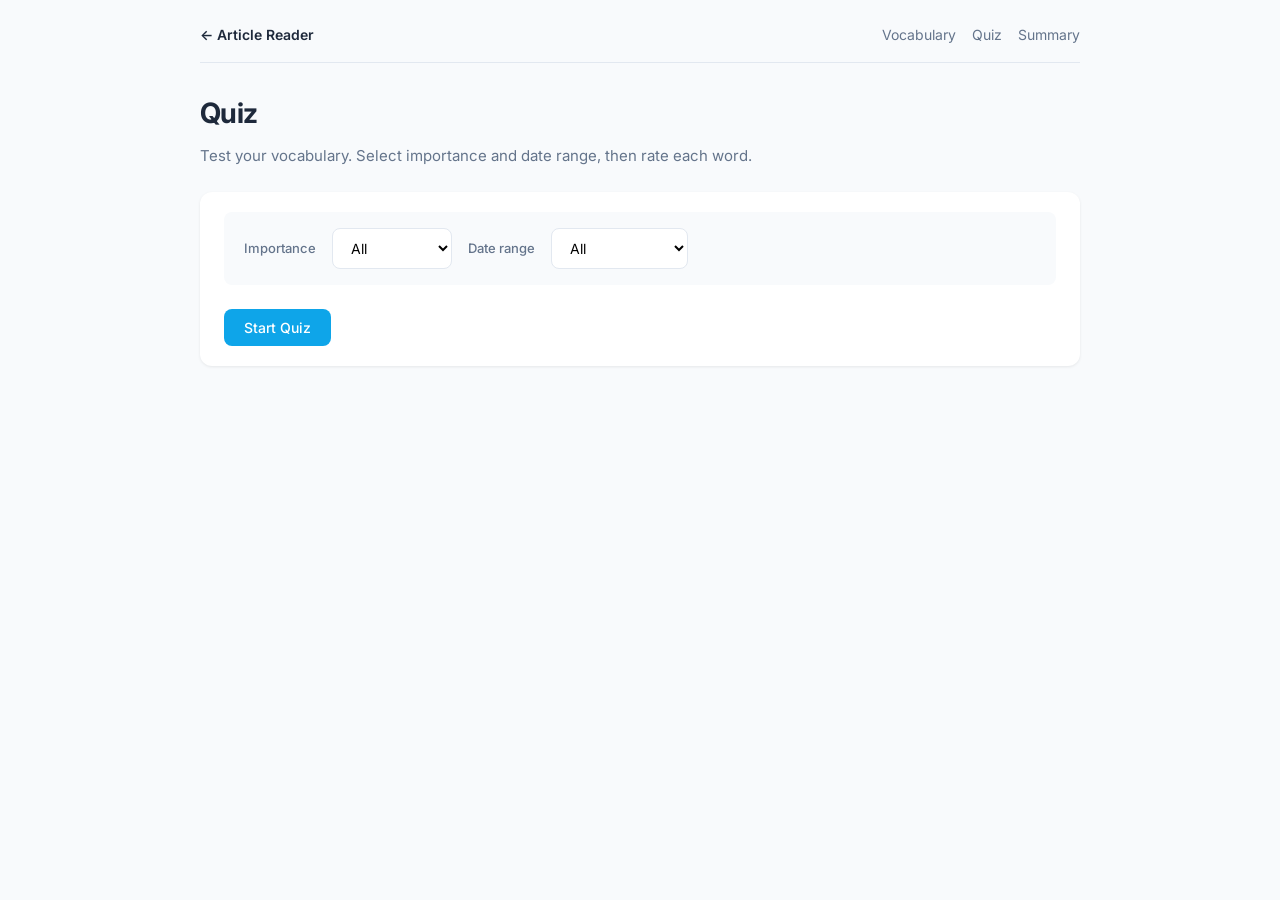
==== static/quiz.html @ 23f85fac "Add status column, Quiz page, refine README, reveal meaning after answer Co-authored-by: Cursor <cur" ====
<!DOCTYPE html>
<html lang="en">
<head>
  <meta charset="UTF-8">
  <meta name="viewport" content="width=device-width, initial-scale=1.0">
  <title>Quiz - Article Reader</title>
  <link rel="preconnect" href="https://fonts.googleapis.com">
  <link rel="preconnect" href="https://fonts.gstatic.com" crossorigin>
  <link href="https://fonts.googleapis.com/css2?family=Inter:wght@400;500;600;700&display=swap" rel="stylesheet">
  <link rel="stylesheet" href="/static/styles.css">
  <style>
    .quiz-filters { margin-bottom: 24px; }
    .quiz-card {
      max-width: 480px;
      margin: 0 auto;
      padding: 32px;
      text-align: center;
    }
    .quiz-word { font-size: 1.75rem; font-weight: 600; margin-bottom: 8px; }
    .quiz-meaning { color: var(--text-muted); font-size: 1rem; margin-bottom: 28px; }
    .quiz-meaning.hidden { visibility: hidden; min-height: 1.5em; }
    .quiz-buttons { display: flex; gap: 12px; justify-content: center; flex-wrap: wrap; }
    .quiz-btn {
      padding: 12px 24px;
      font-size: 15px;
      border-radius: var(--radius-sm);
      cursor: pointer;
      border: 2px solid;
      font-weight: 500;
      transition: all 0.2s;
    }
    .quiz-btn-master { background: #dcfce7; border-color: #22c55e; color: #166534; }
    .quiz-btn-master:hover { background: #22c55e; color: white; }
    .quiz-btn-vague { background: #fef3c7; border-color: #f59e0b; color: #92400e; }
    .quiz-btn-vague:hover { background: #f59e0b; color: white; }
    .quiz-btn-dont { background: #fee2e2; border-color: #ef4444; color: #991b1b; }
    .quiz-btn-dont:hover { background: #ef4444; color: white; }
    .quiz-progress { font-size: 14px; color: var(--text-muted); margin-bottom: 16px; }
    .quiz-done {
      padding: 32px;
      text-align: center;
    }
    .quiz-done h2 { margin-bottom: 16px; }
  </style>
</head>
<body>
  <div class="page">
    <nav class="nav">
      <a href="/" class="brand">&larr; Article Reader</a>
      <a href="/vocabulary">Vocabulary</a>
      <a href="/quiz">Quiz</a>
      <a href="/summary" target="_blank">Summary</a>
    </nav>

    <h1>Quiz</h1>
    <p class="subtitle">Test your vocabulary. Select importance and date range, then rate each word.</p>

    <div id="quiz-setup" class="card">
      <div class="quiz-filters filters">
        <label>Importance</label>
        <select id="filter-importance">
          <option value="">All</option>
          <option value="1">1</option>
          <option value="2">2</option>
          <option value="3">3</option>
          <option value="4">4</option>
          <option value="5">5</option>
        </select>
        <label>Date range</label>
        <select id="filter-date">
          <option value="">All</option>
          <option value="1">Last 1 day</option>
          <option value="3">Last 3 days</option>
          <option value="7">Last 1 week</option>
          <option value="14">Last 2 weeks</option>
          <option value="30">Last 1 month</option>
        </select>
      </div>
      <button id="start-btn" class="btn btn-primary">Start Quiz</button>
    </div>

    <div id="quiz-active" class="card quiz-card" style="display: none;">
      <p class="quiz-progress" id="quiz-progress">1 of 10</p>
      <div class="quiz-word" id="quiz-word"></div>
      <div class="quiz-meaning" id="quiz-meaning"></div>
      <div class="quiz-buttons">
        <button type="button" class="quiz-btn quiz-btn-master" data-status="Master">Master</button>
        <button type="button" class="quiz-btn quiz-btn-vague" data-status="Vague">Vague</button>
        <button type="button" class="quiz-btn quiz-btn-dont" data-status="Don't remember">Don't remember</button>
      </div>
    </div>

    <div id="quiz-done" class="card quiz-done" style="display: none;">
      <h2>Quiz complete!</h2>
      <p>Your answers have been saved to the vocabulary.</p>
      <button id="again-btn" class="btn btn-primary">Start another round</button>
    </div>

    <div id="quiz-empty" class="card" style="display: none;">
      <p class="empty-state">No vocabulary matches your filters. Add words or try different filters.</p>
    </div>
  </div>

  <script>
    const setupDiv = document.getElementById('quiz-setup');
    const activeDiv = document.getElementById('quiz-active');
    const doneDiv = document.getElementById('quiz-done');
    const emptyDiv = document.getElementById('quiz-empty');
    const startBtn = document.getElementById('start-btn');
    const againBtn = document.getElementById('again-btn');
    const filterImportance = document.getElementById('filter-importance');
    const filterDate = document.getElementById('filter-date');
    const quizWord = document.getElementById('quiz-word');
    const quizMeaning = document.getElementById('quiz-meaning');
    const quizProgress = document.getElementById('quiz-progress');

    let items = [];
    let currentIndex = 0;

    startBtn.addEventListener('click', async () => {
      const imp = filterImportance.value;
      const days = filterDate.value ? parseInt(filterDate.value) : null;
      const params = new URLSearchParams();
      if (imp) params.set('importance', imp);
      if (days) params.set('days', days.toString());
      try {
        const res = await fetch(`/api/quiz?${params}`);
        const data = await res.json();
        items = data.items || [];
        if (items.length === 0) {
          setupDiv.style.display = 'none';
          activeDiv.style.display = 'none';
          doneDiv.style.display = 'none';
          emptyDiv.style.display = 'block';
          return;
        }
        currentIndex = 0;
        setupDiv.style.display = 'none';
        emptyDiv.style.display = 'none';
        activeDiv.style.display = 'block';
        showCurrentWord();
      } catch (err) {
        alert('Error loading quiz: ' + err.message);
      }
    });

    function showCurrentWord() {
      const item = items[currentIndex];
      quizWord.textContent = item.word || '';
      quizMeaning.textContent = item.concise_meaning || item.meaning || '';
      quizMeaning.classList.add('hidden');
      quizProgress.textContent = `${currentIndex + 1} of ${items.length}`;
      activeDiv.querySelectorAll('.quiz-btn').forEach(b => b.disabled = false);
    }

    activeDiv.querySelectorAll('.quiz-btn').forEach(btn => {
      btn.addEventListener('click', async () => {
        const status = btn.dataset.status;
        const item = items[currentIndex];
        activeDiv.querySelectorAll('.quiz-btn').forEach(b => b.disabled = true);
        try {
          await fetch(`/api/vocabulary/${item.index}`, {
            method: 'PUT',
            headers: { 'Content-Type': 'application/json' },
            body: JSON.stringify({ status })
          });
        } catch (err) {
          console.error('Update failed:', err);
        }
        quizMeaning.classList.remove('hidden');
        currentIndex++;
        if (currentIndex >= items.length) {
          setTimeout(() => {
            activeDiv.style.display = 'none';
            doneDiv.style.display = 'block';
          }, 1500);
        } else {
          setTimeout(() => showCurrentWord(), 1500);
        }
      });
    });

    againBtn.addEventListener('click', () => {
      doneDiv.style.display = 'none';
      setupDiv.style.display = 'block';
    });
  </script>
</body>
</html>
---- static/styles.css ----
/* Article Reader - Modern UI */
:root {
  --bg: #f8fafc;
  --bg-card: #ffffff;
  --text: #1e293b;
  --text-muted: #64748b;
  --accent: #0ea5e9;
  --accent-hover: #0284c7;
  --accent-light: #e0f2fe;
  --border: #e2e8f0;
  --danger: #ef4444;
  --danger-hover: #dc2626;
  --success: #22c55e;
  --radius: 12px;
  --radius-sm: 8px;
  --shadow: 0 1px 3px rgba(0,0,0,0.08);
  --shadow-lg: 0 10px 40px -10px rgba(0,0,0,0.15);
  --font-sans: 'Inter', -apple-system, BlinkMacSystemFont, 'Segoe UI', sans-serif;
  --font-reading: 'Source Serif 4', Georgia, serif;
}

* { box-sizing: border-box; }

body {
  font-family: var(--font-sans);
  background: var(--bg);
  color: var(--text);
  line-height: 1.6;
  margin: 0;
  min-height: 100vh;
}

/* Layout */
.page {
  max-width: 920px;
  margin: 0 auto;
  padding: 24px 20px;
}

/* Nav */
.nav {
  display: flex;
  align-items: center;
  gap: 16px;
  margin-bottom: 28px;
  padding-bottom: 16px;
  border-bottom: 1px solid var(--border);
}

.nav a {
  color: var(--text-muted);
  text-decoration: none;
  font-size: 14px;
  transition: color 0.2s;
}

.nav a:hover {
  color: var(--accent);
}

.nav .brand {
  font-weight: 600;
  color: var(--text);
  margin-right: auto;
}

/* Typography */
h1 {
  font-size: 1.75rem;
  font-weight: 700;
  margin: 0 0 8px 0;
  letter-spacing: -0.02em;
}

.subtitle {
  color: var(--text-muted);
  font-size: 15px;
  margin: 0 0 24px 0;
}

/* Cards */
.card {
  background: var(--bg-card);
  border-radius: var(--radius);
  box-shadow: var(--shadow);
  padding: 20px 24px;
  margin-bottom: 20px;
}

/* Buttons */
.btn {
  display: inline-flex;
  align-items: center;
  justify-content: center;
  padding: 10px 20px;
  font-size: 14px;
  font-weight: 500;
  font-family: inherit;
  border: none;
  border-radius: var(--radius-sm);
  cursor: pointer;
  transition: all 0.2s;
}

.btn-primary {
  background: var(--accent);
  color: white;
}

.btn-primary:hover {
  background: var(--accent-hover);
  transform: translateY(-1px);
}

.btn-secondary {
  background: var(--bg);
  color: var(--text);
  border: 1px solid var(--border);
}

.btn-secondary:hover {
  background: var(--border);
}

.btn-danger {
  background: var(--danger);
  color: white;
  padding: 6px 12px;
  font-size: 12px;
}

.btn-danger:hover {
  background: var(--danger-hover);
}

.btn-success {
  background: var(--success);
  color: white;
}

/* Inputs */
input[type="text"],
textarea,
select {
  width: 100%;
  padding: 10px 14px;
  font-size: 14px;
  font-family: inherit;
  border: 1px solid var(--border);
  border-radius: var(--radius-sm);
  background: var(--bg-card);
  transition: border-color 0.2s;
}

input:focus,
textarea:focus,
select:focus {
  outline: none;
  border-color: var(--accent);
  box-shadow: 0 0 0 3px var(--accent-light);
}

textarea {
  min-height: 140px;
  resize: vertical;
}

/* Tables */
.table-wrap {
  overflow-x: auto;
  border-radius: var(--radius-sm);
  border: 1px solid var(--border);
}

table {
  width: 100%;
  border-collapse: collapse;
  font-size: 14px;
}

th, td {
  padding: 12px 16px;
  text-align: left;
  border-bottom: 1px solid var(--border);
}

th {
  background: var(--bg);
  font-weight: 600;
  color: var(--text-muted);
  font-size: 12px;
  text-transform: uppercase;
  letter-spacing: 0.05em;
}

tr:last-child td { border-bottom: none; }
tr:hover td { background: var(--bg); }

/* Empty state */
.empty-state {
  text-align: center;
  padding: 48px 24px;
  color: var(--text-muted);
  font-size: 15px;
}

/* Filters */
.filters {
  display: flex;
  flex-wrap: wrap;
  align-items: center;
  gap: 16px;
  padding: 16px 20px;
  background: var(--bg);
  border-radius: var(--radius-sm);
  margin-bottom: 20px;
}

.filters label {
  font-size: 13px;
  font-weight: 500;
  color: var(--text-muted);
}

.filters select {
  width: auto;
  min-width: 120px;
}

/* Action bar */
.action-bar {
  display: flex;
  gap: 10px;
  flex-wrap: wrap;
  margin-bottom: 20px;
}

/* Hint text */
.hint {
  font-size: 13px;
  color: var(--text-muted);
  margin-top: 12px;
}
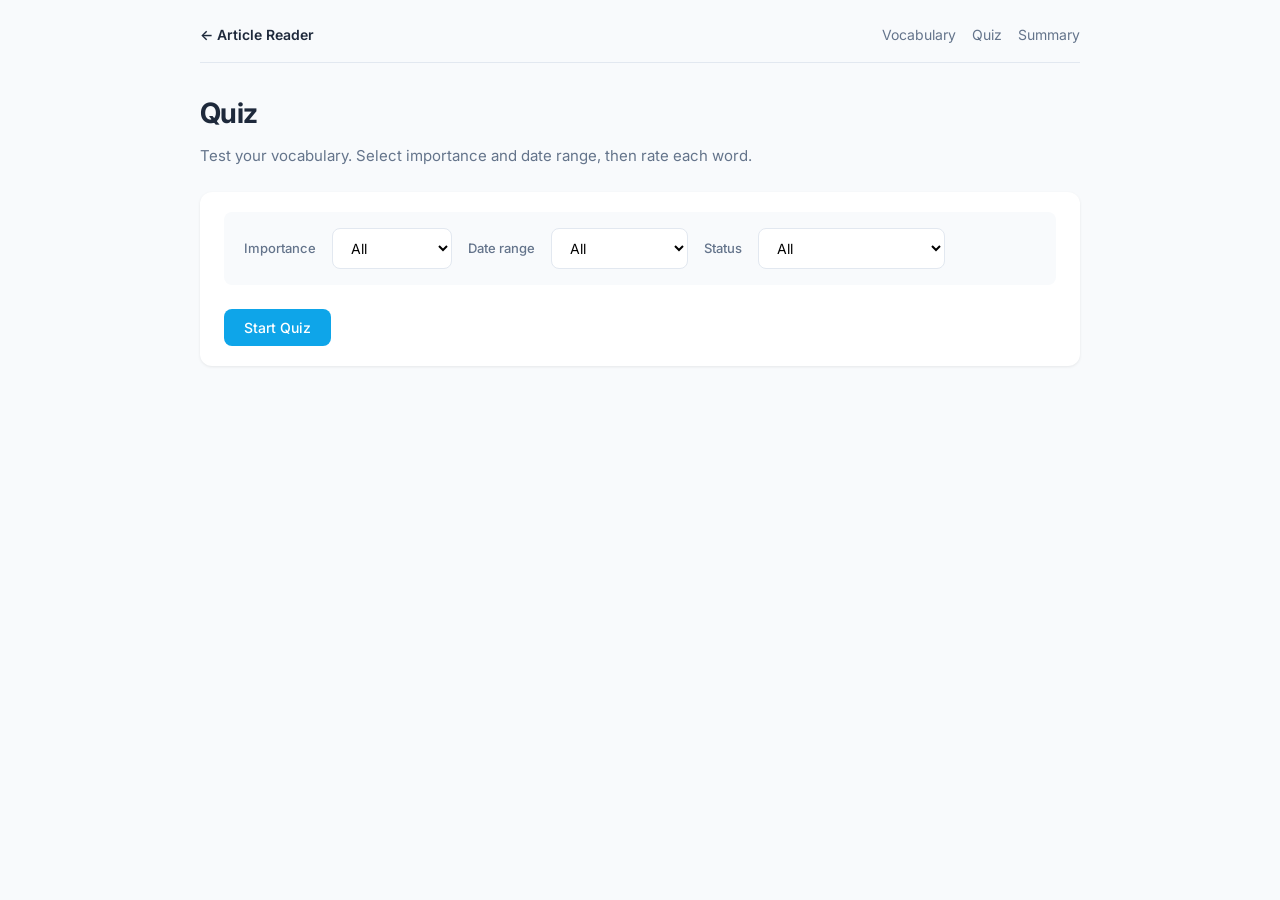
==== commit 48143184: "Update README screenshots, quiz 3s delay before next word Co-authored-by: Cursor <cursoragent@cursor" ====
--- a/static/quiz.html
+++ b/static/quiz.html
@@ -8,6 +8,7 @@
   <link rel="preconnect" href="https://fonts.gstatic.com" crossorigin>
   <link href="https://fonts.googleapis.com/css2?family=Inter:wght@400;500;600;700&display=swap" rel="stylesheet">
   <link rel="stylesheet" href="/static/styles.css">
+  <script src="/static/usage.js"></script>
   <style>
     .quiz-filters { margin-bottom: 24px; }
     .quiz-card {
@@ -75,6 +76,13 @@
           <option value="14">Last 2 weeks</option>
           <option value="30">Last 1 month</option>
         </select>
+        <label>Status</label>
+        <select id="filter-status">
+          <option value="">All</option>
+          <option value="Vague">Vague only</option>
+          <option value="Don't remember">Don't remember only</option>
+          <option value="Master">Master only</option>
+        </select>
       </div>
       <button id="start-btn" class="btn btn-primary">Start Quiz</button>
     </div>
@@ -110,6 +118,7 @@
     const againBtn = document.getElementById('again-btn');
     const filterImportance = document.getElementById('filter-importance');
     const filterDate = document.getElementById('filter-date');
+    const filterStatus = document.getElementById('filter-status');
     const quizWord = document.getElementById('quiz-word');
     const quizMeaning = document.getElementById('quiz-meaning');
     const quizProgress = document.getElementById('quiz-progress');
@@ -120,9 +129,11 @@
     startBtn.addEventListener('click', async () => {
       const imp = filterImportance.value;
       const days = filterDate.value ? parseInt(filterDate.value) : null;
+      const status = filterStatus.value;
       const params = new URLSearchParams();
       if (imp) params.set('importance', imp);
       if (days) params.set('days', days.toString());
+      if (status) params.set('status', status);
       try {
         const res = await fetch(`/api/quiz?${params}`);
         const data = await res.json();
@@ -173,9 +184,9 @@
           setTimeout(() => {
             activeDiv.style.display = 'none';
             doneDiv.style.display = 'block';
-          }, 1500);
+          }, 3000);
         } else {
-          setTimeout(() => showCurrentWord(), 1500);
+          setTimeout(() => showCurrentWord(), 3000);
         }
       });
     });
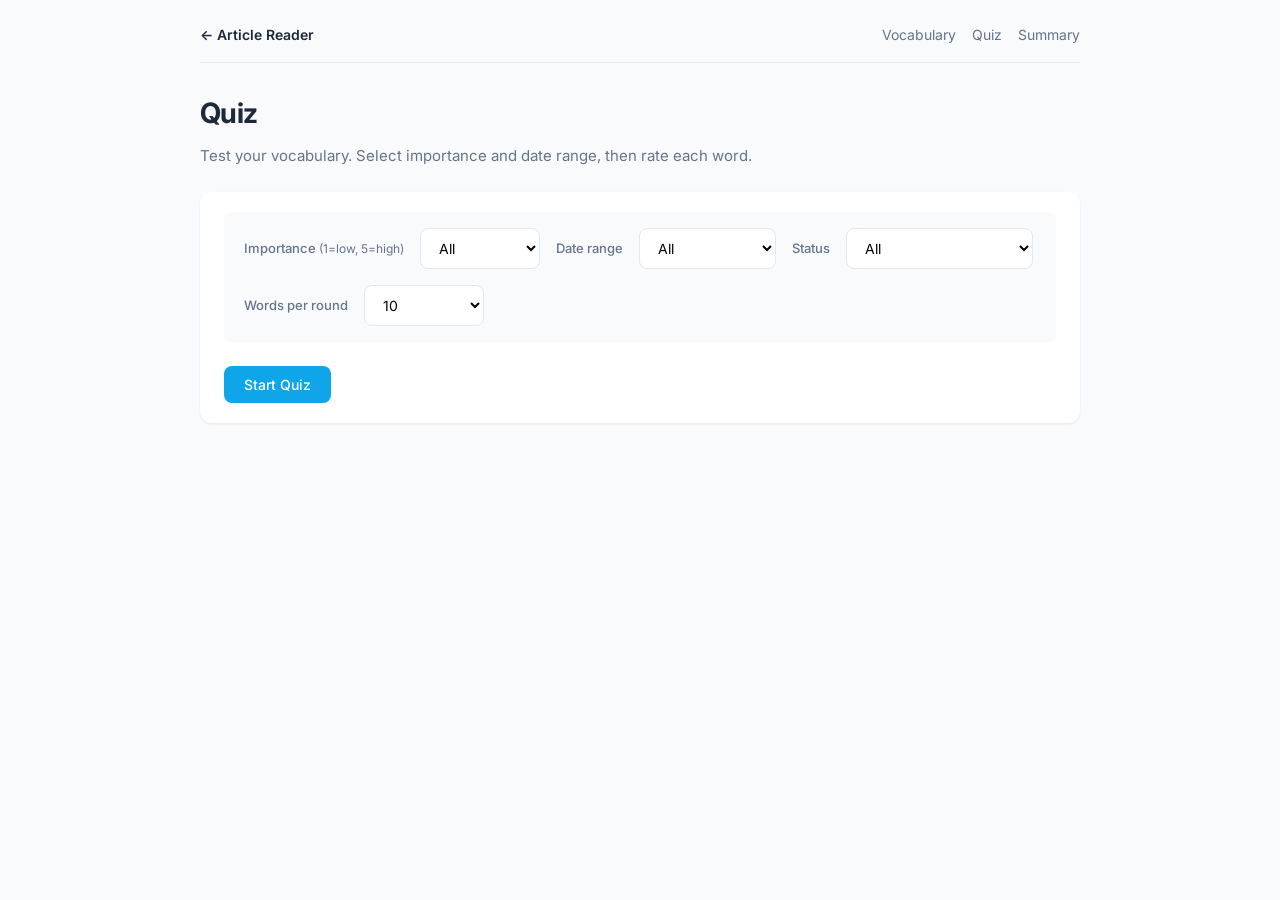
==== commit 19ab1eb3: "UX improvements: loading spinner, resize hint, auto-load vocab, importance legend, export CSV, quiz " ====
--- a/static/quiz.html
+++ b/static/quiz.html
@@ -37,11 +37,21 @@
     .quiz-btn-dont { background: #fee2e2; border-color: #ef4444; color: #991b1b; }
     .quiz-btn-dont:hover { background: #ef4444; color: white; }
     .quiz-progress { font-size: 14px; color: var(--text-muted); margin-bottom: 16px; }
+    .quiz-word-row { display: flex; align-items: center; justify-content: center; gap: 12px; margin-bottom: 8px; }
+    .quiz-word-row .quiz-word { margin-bottom: 0; }
+    .quiz-speak-btn {
+      width: 36px; height: 36px; padding: 0; display: flex; align-items: center; justify-content: center;
+      border-radius: var(--radius-sm); border: 1px solid var(--border); background: var(--bg);
+      color: var(--text-muted); cursor: pointer; transition: all 0.2s;
+    }
+    .quiz-speak-btn:hover { background: var(--accent-light); color: var(--accent); }
+    .quiz-speak-btn.speaking { background: var(--accent-light); color: var(--accent); }
     .quiz-done {
       padding: 32px;
       text-align: center;
     }
     .quiz-done h2 { margin-bottom: 16px; }
+    .importance-legend { font-weight: 400; color: var(--text-muted); font-size: 12px; }
   </style>
 </head>
 <body>
@@ -58,7 +68,7 @@
 
     <div id="quiz-setup" class="card">
       <div class="quiz-filters filters">
-        <label>Importance</label>
+        <label>Importance <span class="importance-legend">(1=low, 5=high)</span></label>
         <select id="filter-importance">
           <option value="">All</option>
           <option value="1">1</option>
@@ -83,13 +93,22 @@
           <option value="Don't remember">Don't remember only</option>
           <option value="Master">Master only</option>
         </select>
+        <label>Words per round</label>
+        <select id="filter-count">
+          <option value="5">5</option>
+          <option value="10" selected>10</option>
+          <option value="20">20</option>
+        </select>
       </div>
       <button id="start-btn" class="btn btn-primary">Start Quiz</button>
     </div>
 
     <div id="quiz-active" class="card quiz-card" style="display: none;">
       <p class="quiz-progress" id="quiz-progress">1 of 10</p>
-      <div class="quiz-word" id="quiz-word"></div>
+      <div class="quiz-word-row">
+        <div class="quiz-word" id="quiz-word"></div>
+        <button type="button" class="quiz-speak-btn" id="quiz-speak-btn" title="Listen" aria-label="Listen">🔊</button>
+      </div>
       <div class="quiz-meaning" id="quiz-meaning"></div>
       <div class="quiz-buttons">
         <button type="button" class="quiz-btn quiz-btn-master" data-status="Master">Master</button>
@@ -119,21 +138,43 @@
     const filterImportance = document.getElementById('filter-importance');
     const filterDate = document.getElementById('filter-date');
     const filterStatus = document.getElementById('filter-status');
+    const filterCount = document.getElementById('filter-count');
     const quizWord = document.getElementById('quiz-word');
     const quizMeaning = document.getElementById('quiz-meaning');
     const quizProgress = document.getElementById('quiz-progress');
+    const quizSpeakBtn = document.getElementById('quiz-speak-btn');
 
     let items = [];
+
+    function speakText(text, btn) {
+      if (!text || !window.speechSynthesis) return;
+      window.speechSynthesis.cancel();
+      const u = new SpeechSynthesisUtterance(text);
+      u.lang = document.documentElement.lang || 'en-US';
+      u.rate = 0.9;
+      if (btn) {
+        btn.classList.add('speaking');
+        u.onend = u.onerror = () => btn.classList.remove('speaking');
+      }
+      window.speechSynthesis.speak(u);
+    }
+
+    quizSpeakBtn.addEventListener('click', () => {
+      const text = quizWord.textContent?.trim();
+      if (text) speakText(text, quizSpeakBtn);
+    });
     let currentIndex = 0;
 
     startBtn.addEventListener('click', async () => {
       const imp = filterImportance.value;
       const days = filterDate.value ? parseInt(filterDate.value) : null;
       const status = filterStatus.value;
+      const count = parseInt(filterCount.value, 10) || 10;
       const params = new URLSearchParams();
       if (imp) params.set('importance', imp);
       if (days) params.set('days', days.toString());
       if (status) params.set('status', status);
+      params.set('count', count.toString());
       try {
         const res = await fetch(`/api/quiz?${params}`);
         const data = await res.json();
